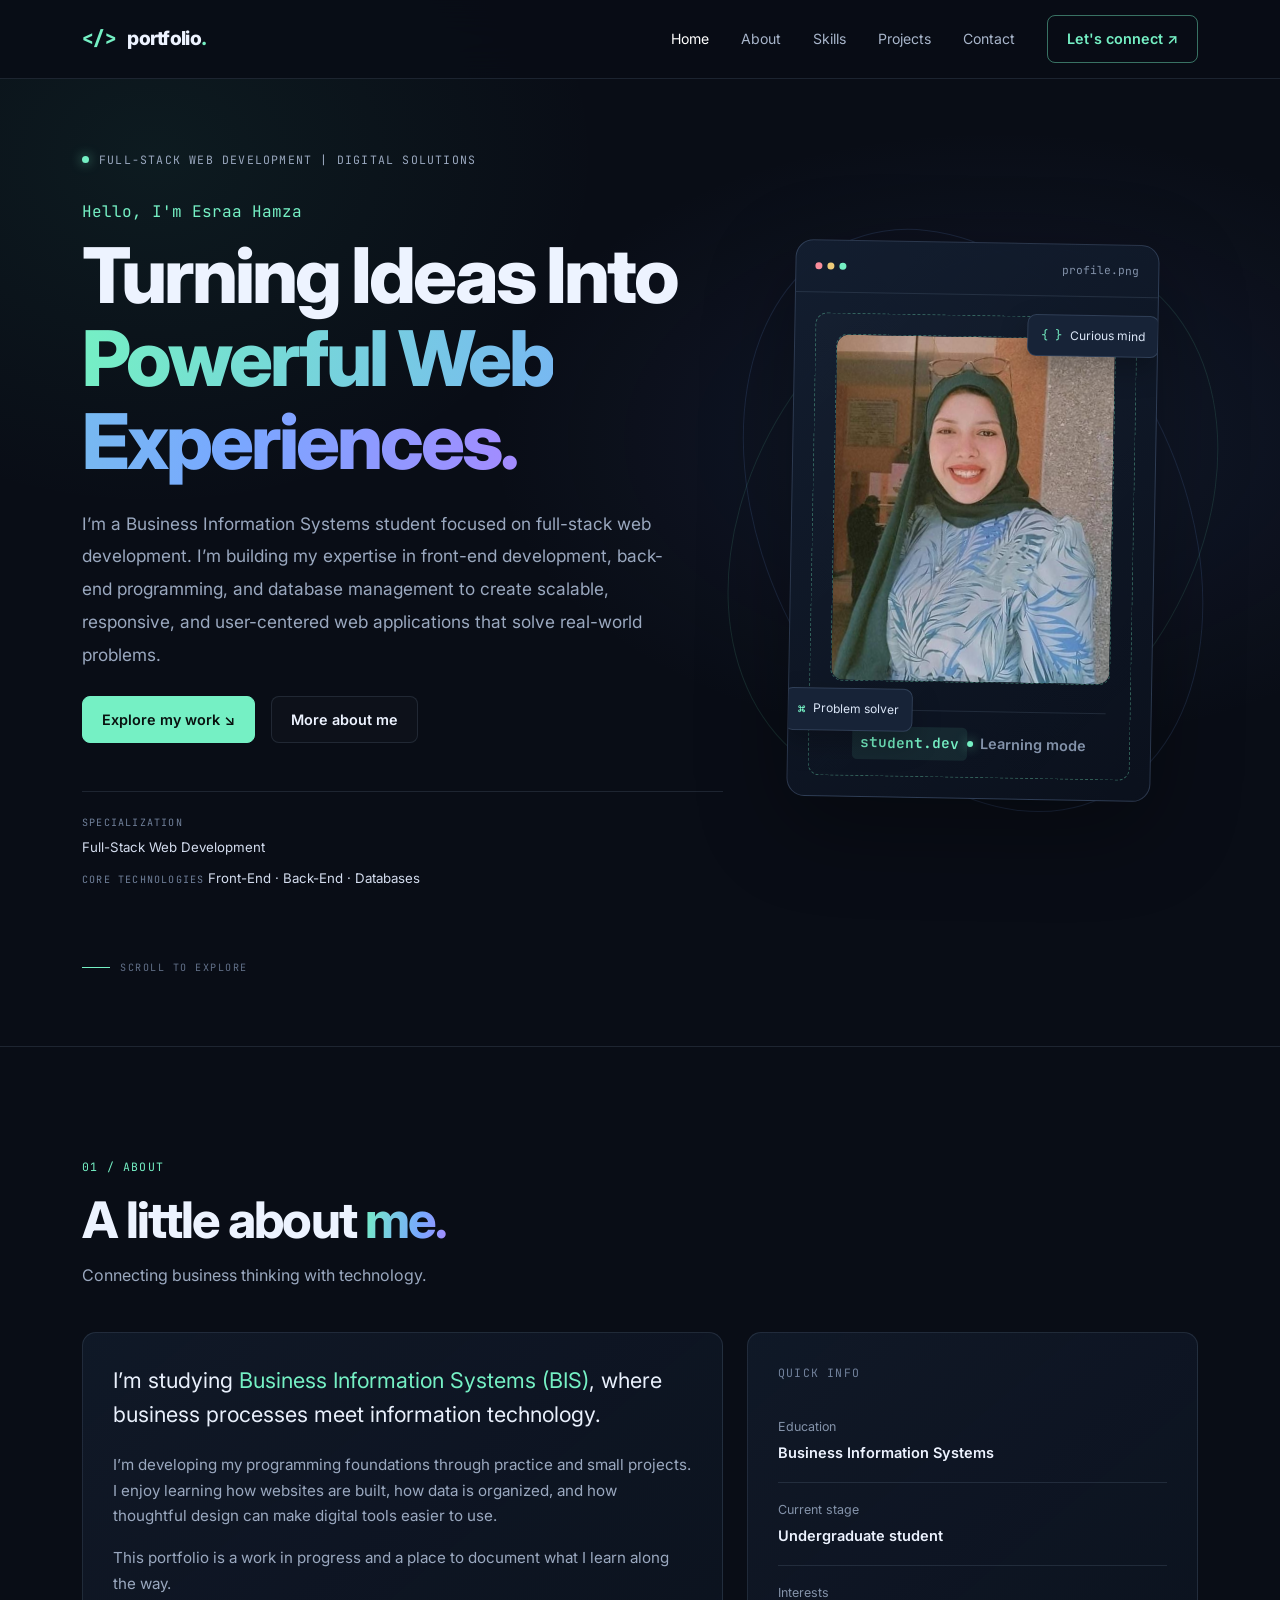
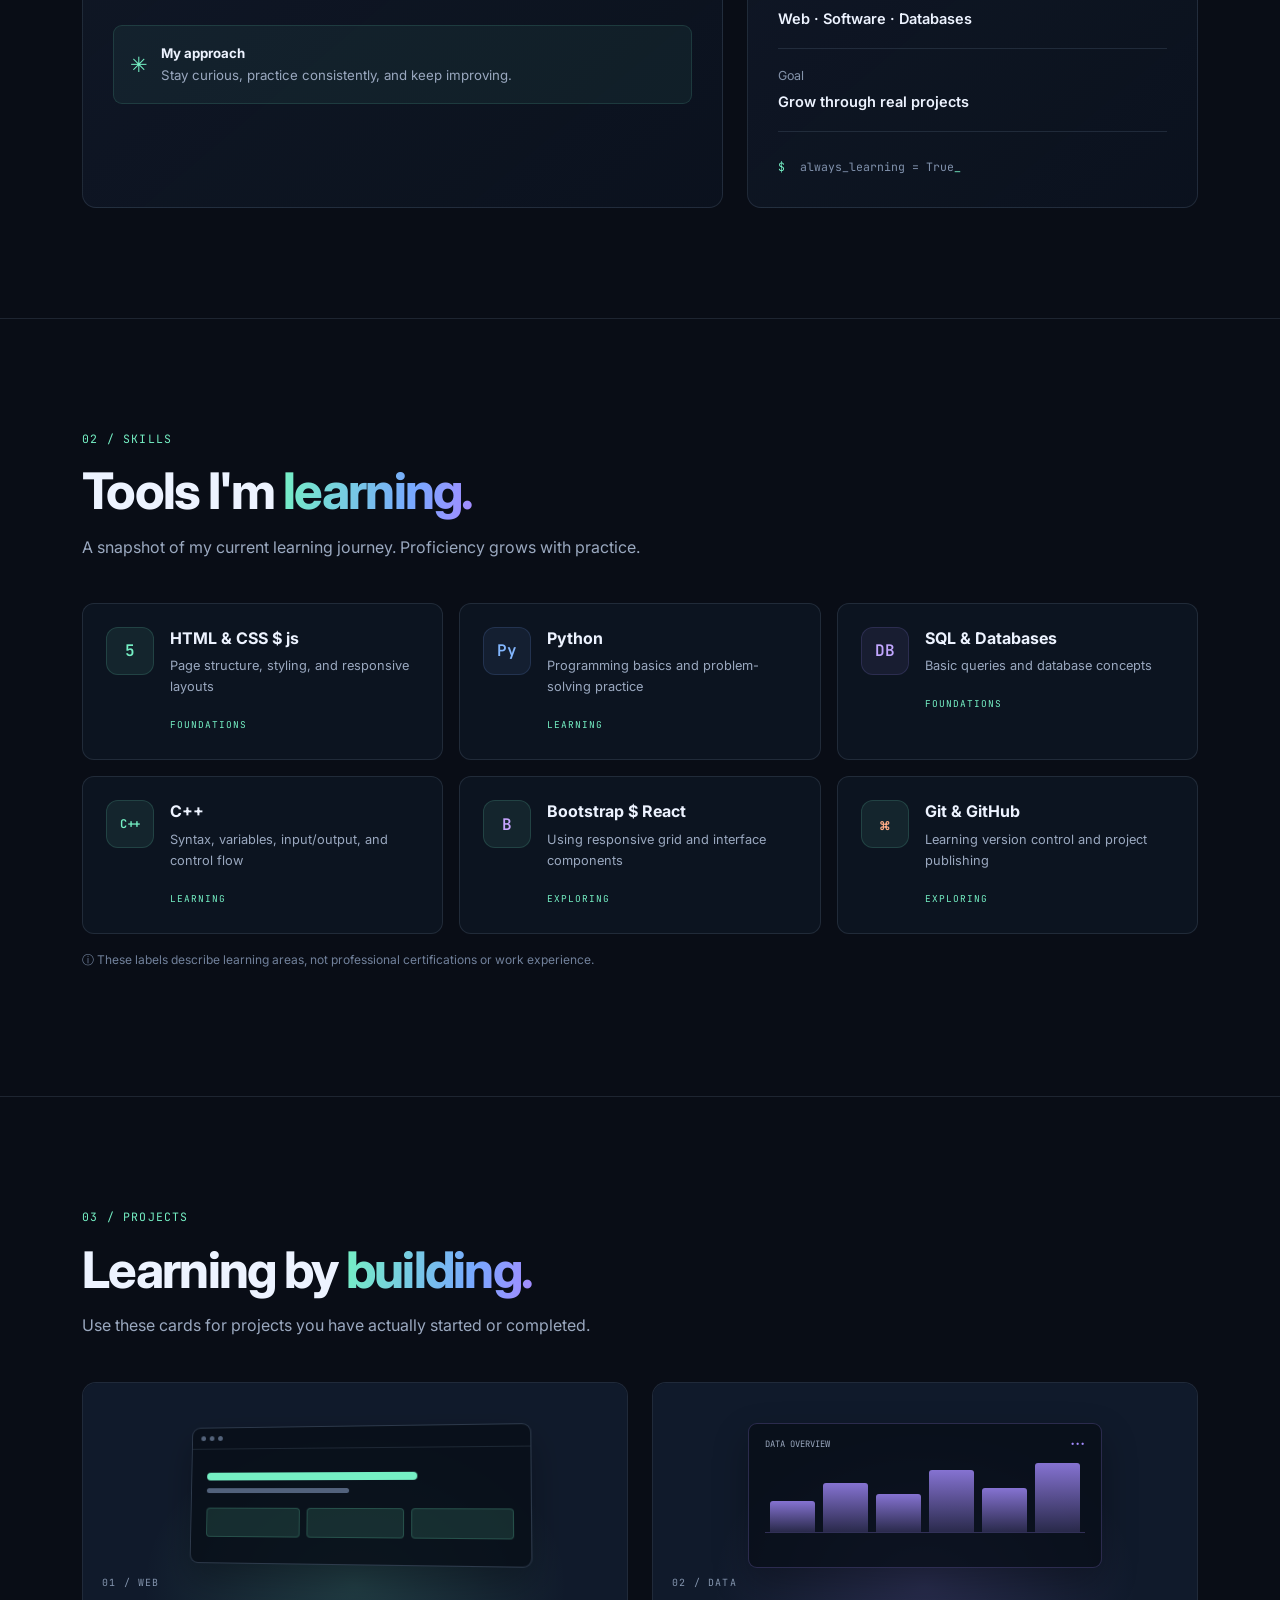
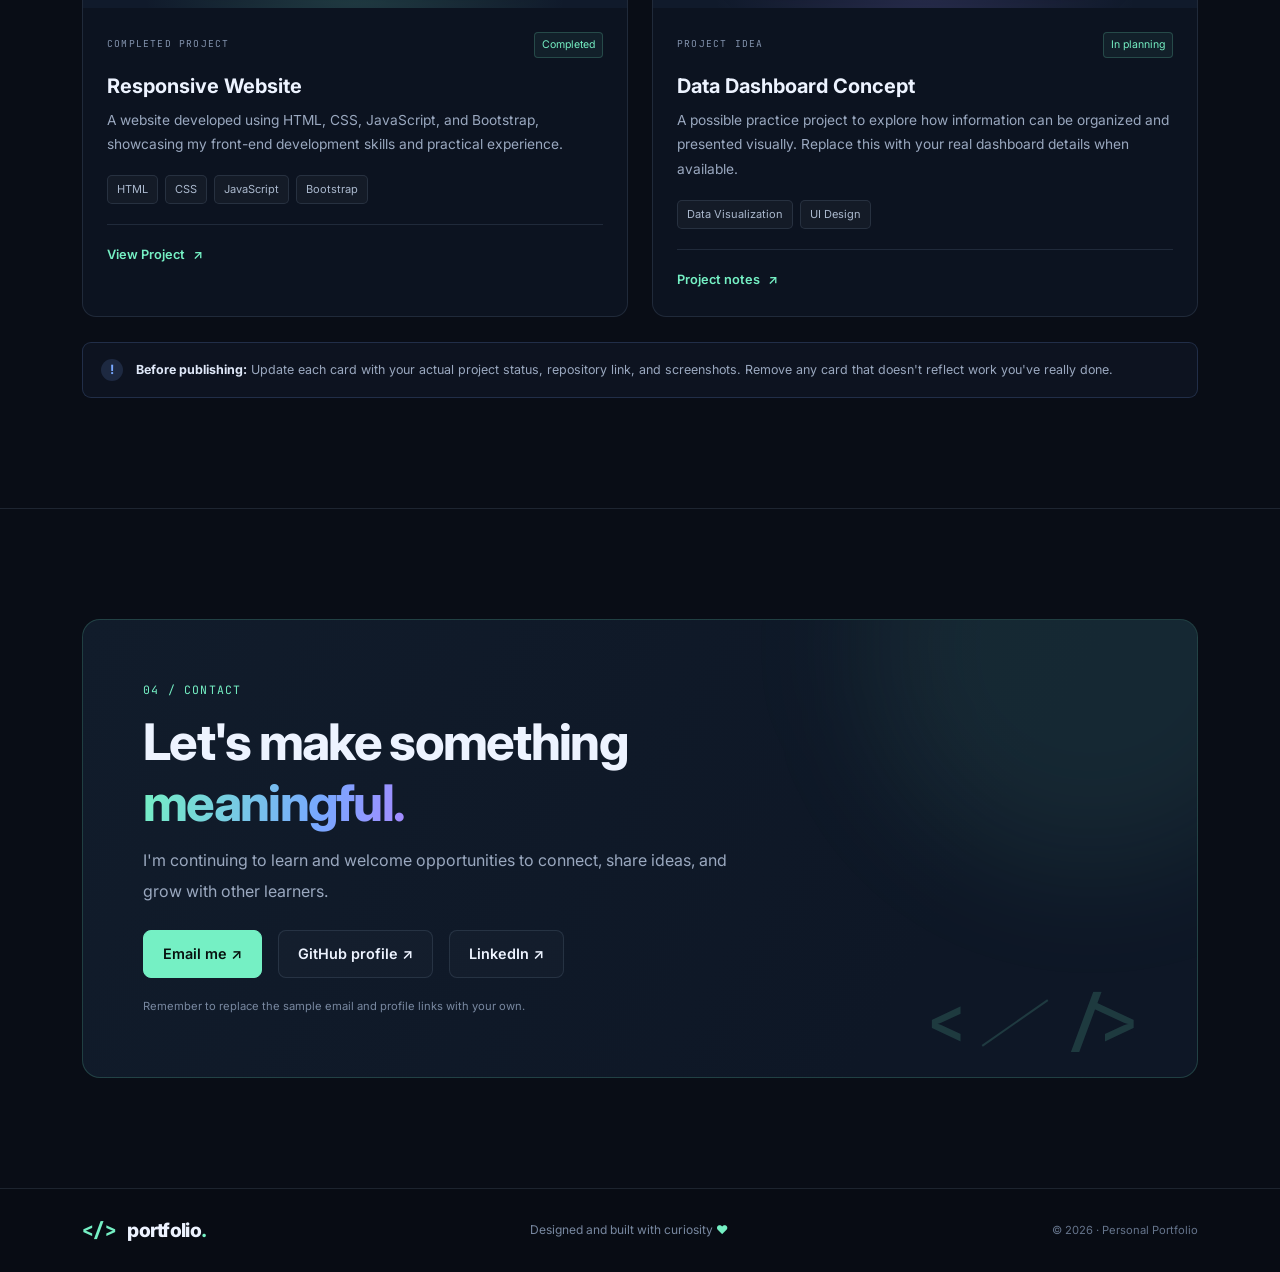
==== index.html @ d0149989 "Add files via upload" ====
<!DOCTYPE html>
<html lang="en">

<head>
  <meta charset="UTF-8">
  <meta name="viewport" content="width=device-width, initial-scale=1.0">
  <meta name="description"
    content="Personal portfolio of a Business Information Systems student learning software development.">
  <title>Portfolio | BIS Student & Aspiring Developer</title>
  <link rel="preconnect" href="https://fonts.googleapis.com">
  <link rel="preconnect" href="https://fonts.gstatic.com" crossorigin>
  <link
    href="https://fonts.googleapis.com/css2?family=Inter:wght@400;500;600;700;800&family=JetBrains+Mono:wght@400;500&display=swap"
    rel="stylesheet">
  <link href="https://cdn.jsdelivr.net/npm/bootstrap@5.3.3/dist/css/bootstrap.min.css" rel="stylesheet">
  <link rel="stylesheet" href="css/style.css">
</head>

<body>
  <nav class="navbar navbar-expand-lg navbar-dark fixed-top site-nav">
    <div class="container">
      <a class="navbar-brand brand" href="#home"><span class="brand-mark">&lt;/&gt;</span> portfolio<span
          class="brand-dot">.</span></a>
      <button class="navbar-toggler" type="button" data-bs-toggle="collapse" data-bs-target="#mainNav"
        aria-controls="mainNav" aria-expanded="false" aria-label="Toggle navigation">
        <span class="navbar-toggler-icon"></span>
      </button>
      <div class="collapse navbar-collapse" id="mainNav">
        <ul class="navbar-nav ms-auto align-items-lg-center gap-lg-3">
          <li class="nav-item"><a class="nav-link active" href="#home">Home</a></li>
          <li class="nav-item"><a class="nav-link" href="#about">About</a></li>
          <li class="nav-item"><a class="nav-link" href="#skills">Skills</a></li>
          <li class="nav-item"><a class="nav-link" href="#projects">Projects</a></li>
          <li class="nav-item"><a class="nav-link" href="#contact">Contact</a></li>
          <li class="nav-item"><a class="btn btn-outline-accent btn-sm ms-lg-2" href="#contact">Let's connect <span
                aria-hidden="true">↗</span></a></li>
        </ul>
      </div>
    </div>
  </nav>

  <main>
    <section class="hero section-pad" id="home">
      <div class="container">
        <div class="row align-items-center gy-5">
          <div class="col-lg-7">

            <div class="eyebrow">
              <span class="status-dot"></span>
              FULL-STACK WEB DEVELOPMENT | DIGITAL SOLUTIONS
            </div>

            <p class="hero-kicker">Hello, I'm Esraa Hamza</p>

            <h1 class="hero-title">
              Turning Ideas Into<br>
              <span class="gradient-text">Powerful Web Experiences.</span>
            </h1>

            <p class="hero-copy">
              I’m a Business Information Systems student focused on
              full-stack web development. I’m building my expertise in
              front-end development, back-end programming, and database
              management to create scalable, responsive, and user-centered
              web applications that solve real-world problems.
            </p>
            <div class="d-flex flex-wrap gap-3 mt-4">
              <a class="btn btn-accent" href="#projects">Explore my work <span aria-hidden="true">↘</span></a>

              <a class="btn btn-quiet" href="#about">More about me</a>
            </div>
            <div class="hero-meta mt-5">
               <div>
    <span class="meta-label">SPECIALIZATION</span>
    <span class="meta-value">Full-Stack Web Development</span>

      <div>
    <span class="meta-label">CORE TECHNOLOGIES</span>
    <span class="meta-value">Front-End · Back-End · Databases</span>
  </div>
  </div>
            </div>
          </div>
          <div class="col-lg-5">
            <div class="profile-wrap">
              <div class="orbit orbit-one"></div>
              <div class="orbit orbit-two"></div>
              <div class="profile-card">
                <div class="profile-top"><span class="window-dots"><i></i><i></i><i></i></span><span
                    class="mono">profile.png</span></div>
                <div class="photo-placeholder">

                  <div class="photo-placeholder">
                    <img src="./WhatsApp Image 2026-10-06 at 11.53.14 AM.jpeg" alt="Esraa Hamza" class="profile-photo">
                  </div>
                  <div class="profile-bottom"><span class="code-chip">student.dev</span><span class="online"><i></i>
                      Learning mode</span></div>
                </div>
                <div class="float-tag tag-code"><span>{ }</span> Curious mind</div>
                <div class="float-tag tag-db"><span>⌘</span> Problem solver</div>
              </div>
            </div>
          </div>
          <div class="scroll-hint"><span></span> SCROLL TO EXPLORE</div>
        </div>
    </section>

    <section class="section-pad section-border" id="about">
      <div class="container">
        <div class="section-heading"><span class="section-index">01 / ABOUT</span>
          <h2>A little about <span class="gradient-text">me.</span></h2>
          <p>Connecting business thinking with technology.</p>
        </div>
        <div class="row g-4 align-items-stretch">
          <div class="col-lg-7">
            <div class="panel about-panel h-100">
              <p class="large-copy">I’m studying <span class="text-accent">Business Information Systems (BIS)</span>,
                where business processes meet information technology.</p>
              <p>I’m developing my programming foundations through practice and small projects. I enjoy learning how
                websites are built, how data is organized, and how thoughtful design can make digital tools easier to
                use.</p>
              <p>This portfolio is a work in progress and a place to document what I learn along the way.</p>
              <div class="about-note"><span class="note-icon">✳</span><span><strong>My approach</strong><br>Stay
                  curious, practice consistently, and keep improving.</span></div>
            </div>
          </div>
          <div class="col-lg-5">
            <div class="panel info-panel h-100"><span class="panel-label">QUICK INFO</span>
              <div class="info-row"><span>Education</span><strong>Business Information Systems</strong></div>
              <div class="info-row"><span>Current stage</span><strong>Undergraduate student</strong></div>
              <div class="info-row"><span>Interests</span><strong>Web · Software · Databases</strong></div>
              <div class="info-row"><span>Goal</span><strong>Grow through real projects</strong></div>
              <div class="terminal-line"><span class="terminal-prompt">$</span> always_learning = True<span
                  class="cursor">_</span></div>
            </div>
          </div>
        </div>
      </div>
    </section>

    <section class="section-pad section-border" id="skills">
      <div class="container">
        <div class="section-heading"><span class="section-index">02 / SKILLS</span>
          <h2>Tools I'm <span class="gradient-text">learning.</span></h2>
          <p>A snapshot of my current learning journey. Proficiency grows with practice.</p>
        </div>
        <div class="row g-3">
          <div class="col-md-6 col-lg-4">
            <div class="skill-card">
              <div class="skill-icon html-icon">5</div>
              <div>
                <h3>HTML & CSS $ js</h3>
                  
                <p>Page structure, styling, and responsive layouts</p><span class="skill-level">FOUNDATIONS</span>
              </div>
            </div>
          </div>
          <div class="col-md-6 col-lg-4">
            <div class="skill-card">
              <div class="skill-icon py-icon">Py</div>
              <div>
                <h3>Python</h3>
                <p>Programming basics and problem-solving practice</p><span class="skill-level">LEARNING</span>
              </div>
            </div>
          </div>
          <div class="col-md-6 col-lg-4">
            <div class="skill-card">
              <div class="skill-icon sql-icon">DB</div>
              <div>
                <h3>SQL & Databases</h3>
                <p>Basic queries and database concepts</p><span class="skill-level">FOUNDATIONS</span>
              </div>
            </div>
          </div>
          <div class="col-md-6 col-lg-4">
            <div class="skill-card">
              <div class="skill-icon cpp-icon">C++</div>
              <div>
                <h3>C++</h3>
                <p>Syntax, variables, input/output, and control flow</p><span class="skill-level">LEARNING</span>
              </div>
            </div>
          </div>
          <div class="col-md-6 col-lg-4">
            <div class="skill-card">
              <div class="skill-icon boot-icon">B</div>
              <div>
                <h3>Bootstrap $ React</h3>
                <p>Using responsive grid and interface components</p><span class="skill-level">EXPLORING</span>
              </div>
            </div>
          </div>
          <div class="col-md-6 col-lg-4">
            <div class="skill-card">
              <div class="skill-icon git-icon">⌘</div>
              <div>
                <h3>Git & GitHub</h3>
                <p>Learning version control and project publishing</p><span class="skill-level">EXPLORING</span>
              </div>
            </div>
          </div>
        </div>
        <p class="small-note mt-3"><span aria-hidden="true">ⓘ</span> These labels describe learning areas, not
          professional certifications or work experience.</p>
      </div>
    </section>

    <section class="section-pad section-border" id="projects">
      <div class="container">
        <div class="section-heading"><span class="section-index">03 / PROJECTS</span>
          <h2>Learning by <span class="gradient-text">building.</span></h2>
          <p>Use these cards for projects you have actually started or completed.</p>
        </div>
        <div class="row g-4">

<div class="col-md-6">
  <article class="project-card h-100">

    <div class="project-visual visual-one">
      <div class="mini-browser">
        <div class="mini-bar">
          <i></i>
          <i></i>
          <i></i>
        </div>

        <div class="mini-content">
          <span class="mini-line wide"></span>
          <span class="mini-line"></span>

          <div class="mini-blocks">
            <i></i>
            <i></i>
            <i></i>
          </div>
        </div>
      </div>

      <span class="visual-label">01 / WEB</span>
    </div>

    <div class="project-body">

      <div class="project-topline">
        <span class="project-type">COMPLETED PROJECT</span>
        <span class="project-status">Completed</span>
      </div>

      <h3>Responsive Website</h3>

      <p>
        A website developed using HTML, CSS, JavaScript, and Bootstrap,
        showcasing my front-end development skills and practical experience.
      </p>

      <div class="tag-list">
        <span>HTML</span>
        <span>CSS</span>
        <span>JavaScript</span>
        <span>Bootstrap</span>
      </div>

      <div class="project-links">
        <a href="./pro bootsrap/index.html"
           target="_blank"
           rel="noopener noreferrer">
          View Project <span>↗</span>
        </a>
      </div>

    </div>
  </article>
</div>
          <div class="col-md-6">
            <article class="project-card h-100">
              <div class="project-visual visual-two">
                <div class="data-window">
                  <div class="data-title"><span>DATA OVERVIEW</span><b>•••</b></div>
                  <div class="chart-bars"><i style="height:42%"></i><i style="height:68%"></i><i
                      style="height:52%"></i><i style="height:86%"></i><i style="height:61%"></i><i
                      style="height:95%"></i></div>
                  <div class="chart-baseline"></div>
                </div><span class="visual-label">02 / DATA</span>
              </div>
              <div class="project-body">
                <div class="project-topline"><span class="project-type">PROJECT IDEA</span><span
                    class="project-status">In planning</span></div>
                <h3>Data Dashboard Concept</h3>
                <p>A possible practice project to explore how information can be organized and presented visually.
                  Replace this with your real dashboard details when available.</p>
                <div class="tag-list"><span>Data Visualization</span><span>UI Design</span></div>
                <div class="project-links"><a href="#contact">Project notes <span>↗</span></a></div>
              </div>
            </article>
          </div>
        </div>
        <div class="projects-reminder"><span class="reminder-mark">!</span>
          <p><strong>Before publishing:</strong> Update each card with your actual project status, repository link, and
            screenshots. Remove any card that doesn't reflect work you've really done.</p>
        </div>
      </div>
    </section>

    <section class="section-pad section-border" id="contact">
      <div class="container">
        <div class="contact-panel">
          <div class="contact-glow"></div>
          <div class="contact-content"><span class="section-index">04 / CONTACT</span>
            <h2>Let's make something <span class="gradient-text">meaningful.</span></h2>
            <p>I'm continuing to learn and welcome opportunities to connect, share ideas, and grow with other learners.
            </p>
            <div class="d-flex flex-wrap gap-3 mt-4"><a class="btn btn-accent"
                href="esraa.hamza.mis27@gmail.com">Email me <span aria-hidden="true">↗</span></a><a
                class="btn btn-quiet" href="https://github.com/EsraaHamza2004" target="_blank" rel="noopener noreferrer">GitHub
                profile <span aria-hidden="true">↗</span></a><a class="btn btn-quiet" href="https://www.linkedin.com/in/esraa-hamza-"
                target="_blank" rel="noopener noreferrer">LinkedIn <span aria-hidden="true">↗</span></a>  </div>
            <p class="contact-edit-note">Remember to replace the sample email and profile links with your own.</p>
          </div>
          <div class="contact-decoration" aria-hidden="true"><span>&lt;</span><i></i><span>/&gt;</span></div>
        </div>
      </div>
    </section>
  </main>

  <footer class="site-footer">
    <div class="container d-flex flex-column flex-md-row justify-content-between align-items-center gap-2"><a
        class="navbar-brand brand" href="#home"><span class="brand-mark">&lt;/&gt;</span> portfolio<span
          class="brand-dot">.</span></a>
      <p>Designed and built with curiosity <span class="text-accent">♥</span></p><span class="footer-copy">© <span
          id="year"></span> · Personal Portfolio</span>
    </div>
  </footer>
  <script src="https://cdn.jsdelivr.net/npm/bootstrap@5.3.3/dist/js/bootstrap.bundle.min.js"></script>
  <script src="js/main.js"></script>
</body>

</html>
---- css/style.css ----
:root {
  --bg: #090d16;
  --bg-soft: #0e1421;
  --panel: #111a29;
  --panel-2: #0c1320;
  --line: rgba(159, 180, 210, .14);
  --text: #edf3ff;
  --muted: #9aa8bf;
  --accent: #75f0c4;
  --accent-2: #78a8ff;
  --purple: #a48bff;
}
* { box-sizing: border-box; }
html { scroll-behavior: smooth; scroll-padding-top: 90px; }
body { margin: 0; background: var(--bg); color: var(--text); font-family: 'Inter', sans-serif; line-height: 1.7; overflow-x: hidden; }
a { text-decoration: none; }
::selection { background: var(--accent); color: #08110f; }
.site-nav { background: rgba(9,13,22,.88); backdrop-filter: blur(18px); border-bottom: 1px solid var(--line); }
.navbar { padding: 15px 0; }
.brand { font-weight: 800; letter-spacing: -.7px; color: var(--text); font-size: 1.2rem; }
.brand:hover { color: var(--text); }
.brand-mark { color: var(--accent); font-family: 'JetBrains Mono', monospace; margin-right: 8px; }
.brand-dot { color: var(--accent); }
.nav-link { color: #a8b5ca; font-size: .88rem; transition: color .2s; }
.nav-link:hover, .nav-link.active { color: var(--accent); }
.navbar-toggler { border-color: var(--line); }
.navbar-toggler:focus { box-shadow: 0 0 0 .15rem rgba(117,240,196,.2); }
.btn { border-radius: 8px; padding: 12px 19px; font-weight: 600; font-size: .9rem; transition: transform .2s, background .2s, border-color .2s; }
.btn:hover { transform: translateY(-2px); }
.btn-accent { background: var(--accent); color: #08110f; border: 1px solid var(--accent); }
.btn-accent:hover { background: #9af8d8; color: #08110f; border-color: #9af8d8; }
.btn-outline-accent { color: var(--accent); border: 1px solid rgba(117,240,196,.45); }
.btn-outline-accent:hover { color: var(--bg); background: var(--accent); border-color: var(--accent); }
.btn-quiet { color: var(--text); border: 1px solid var(--line); background: rgba(255,255,255,.02); }
.btn-quiet:hover { color: var(--accent); border-color: rgba(117,240,196,.5); background: rgba(117,240,196,.04); }
.section-pad { padding: 110px 0; }
.hero { min-height: 100vh; padding-top: 150px; padding-bottom: 70px; position: relative; background: radial-gradient(ellipse at 78% 42%, rgba(74,100,174,.14), transparent 36%), radial-gradient(ellipse at 12% 15%, rgba(60,190,151,.08), transparent 28%); }
.eyebrow, .section-index, .meta-label, .panel-label, .project-type, .skill-level, .visual-label { font-family: 'JetBrains Mono', monospace; font-size: .72rem; letter-spacing: 1.2px; }
.eyebrow { color: var(--muted); display: flex; align-items: center; gap: 10px; margin-bottom: 28px; }
.status-dot, .online i { width: 7px; height: 7px; background: var(--accent); border-radius: 50%; display: inline-block; box-shadow: 0 0 12px rgba(117,240,196,.7); }
.hero-kicker { color: var(--accent); font-family: 'JetBrains Mono', monospace; margin-bottom: 10px; }
.hero-title { font-size: clamp(2.8rem, 6vw, 5.4rem); font-weight: 800; line-height: 1.08; letter-spacing: -3px; margin: 0; }
.gradient-text { background: linear-gradient(100deg, var(--accent), var(--accent-2) 68%, var(--purple)); -webkit-background-clip: text; background-clip: text; color: transparent; }
.hero-copy { color: var(--muted); max-width: 590px; font-size: 1.08rem; margin-top: 24px; line-height: 1.9; }
.hero-meta { display: flex; flex-wrap: wrap; gap: 30px; border-top: 1px solid var(--line); padding-top: 22px; }
.hero-meta > div { display: flex; flex-direction: column; gap: 5px; }
.meta-label { color: #71819b; font-size: .63rem; }
.meta-value { color: #d4ddef; font-size: .83rem; }
.profile-wrap { position: relative; max-width: 420px; margin: 0 auto; padding: 28px; }
.profile-card { position: relative; z-index: 2; border: 1px solid rgba(143,174,219,.23); border-radius: 18px; overflow: hidden; background: linear-gradient(145deg, rgba(19,30,48,.98), rgba(11,17,29,.98)); box-shadow: 0 28px 90px rgba(0,0,0,.32); transform: rotate(1deg); }
.profile-top, .profile-bottom { display: flex; justify-content: space-between; align-items: center; padding: 16px 19px; color: #8392aa; font-size: .7rem; }
.profile-top { border-bottom: 1px solid var(--line); }
.window-dots { display: flex; gap: 5px; }
.window-dots i, .mini-bar i { width: 7px; height: 7px; background: #53627a; border-radius: 50%; }
.window-dots i:first-child { background: #fa8d9c; }.window-dots i:nth-child(2) { background: #eecb79; }.window-dots i:nth-child(3) { background: var(--accent); }
.mono { font-family: 'JetBrains Mono', monospace; }
.photo-placeholder { min-height: 315px; margin: 20px; border: 1px dashed rgba(117,240,196,.35); border-radius: 12px; display: flex; flex-direction: column; justify-content: center; align-items: center; gap: 8px; background: radial-gradient(circle at 50% 38%, rgba(117,240,196,.09), transparent 45%), linear-gradient(135deg, rgba(255,255,255,.015), transparent); color: #b6c4d8; text-align: center; }
.photo-icon { width: 70px; height: 70px; display: grid; place-items: center; border-radius: 22px; background: rgba(117,240,196,.08); border: 1px solid rgba(117,240,196,.2); margin-bottom: 10px; }
.photo-icon svg { width: 32px; fill: none; stroke: var(--accent); stroke-width: 1.3; stroke-linecap: round; stroke-linejoin: round; }
.photo-placeholder span { font-weight: 600; font-size: .9rem; }.photo-placeholder small { max-width: 210px; color: #75859f; font-size: .72rem; }
.profile-bottom { border-top: 1px solid var(--line); }
.code-chip { background: rgba(117,240,196,.09); color: var(--accent); padding: 4px 8px; border-radius: 5px; font-family: 'JetBrains Mono', monospace; }
.online { display: flex; gap: 7px; align-items: center; }.online i { width: 6px; height: 6px; }
.orbit { position: absolute; border: 1px solid rgba(120,168,255,.14); border-radius: 50%; transform: rotate(-25deg); }
.orbit-one { inset: 0; }.orbit-two { inset: 13px -10px; border-color: rgba(117,240,196,.12); transform: rotate(34deg); }
.float-tag { position: absolute; z-index: 3; background: #172337; border: 1px solid rgba(151,180,219,.2); border-radius: 9px; padding: 10px 13px; font-size: .75rem; color: #dbe6f7; box-shadow: 0 12px 28px rgba(0,0,0,.25); }
.float-tag span { color: var(--accent); font-family: 'JetBrains Mono', monospace; margin-right: 5px; }
.tag-code { top: 70px; right: -2px; }.tag-db { bottom: 65px; left: -5px; }
.scroll-hint { display: flex; align-items: center; gap: 10px; margin-top: 68px; color: #63718a; font-family: 'JetBrains Mono', monospace; font-size: .63rem; letter-spacing: 1.5px; }
.scroll-hint span { width: 28px; height: 1px; background: var(--accent); }
.section-border { border-top: 1px solid var(--line); }
.section-heading { margin-bottom: 42px; }
.section-index { color: var(--accent); display: block; margin-bottom: 13px; }
.section-heading h2, .contact-content h2 { font-size: clamp(2rem, 4vw, 3.15rem); font-weight: 750; letter-spacing: -1.7px; margin-bottom: 12px; }
.section-heading > p, .contact-content > p { color: var(--muted); margin-bottom: 0; }
.panel { border: 1px solid var(--line); background: linear-gradient(140deg, rgba(17,26,41,.9), rgba(12,19,32,.8)); border-radius: 14px; padding: 30px; }
.about-panel p { color: var(--muted); font-size: .95rem; }
.about-panel .large-copy { color: #e9f0fc; font-size: 1.35rem; line-height: 1.6; margin-bottom: 20px; }
.text-accent { color: var(--accent); }
.about-note { display: flex; align-items: center; gap: 13px; margin-top: 28px; padding: 16px; border-radius: 9px; background: rgba(117,240,196,.055); border: 1px solid rgba(117,240,196,.13); font-size: .83rem; color: var(--muted); }
.about-note strong { color: var(--text); }.note-icon { color: var(--accent); font-size: 1.3rem; }
.panel-label { color: #71819b; display: block; margin-bottom: 18px; }
.info-row { padding: 16px 0; border-bottom: 1px solid var(--line); display: flex; flex-direction: column; gap: 4px; }
.info-row span { color: #8493aa; font-size: .78rem; }.info-row strong { font-size: .91rem; font-weight: 600; }
.terminal-line { margin-top: 25px; color: #8192ad; font-family: 'JetBrains Mono', monospace; font-size: .72rem; overflow-wrap: anywhere; }.terminal-prompt { color: var(--accent); margin-right: 8px; }.cursor { color: var(--accent); animation: blink 1s steps(2, start) infinite; }
@keyframes blink { to { visibility: hidden; } }
.skill-card { height: 100%; padding: 23px; border: 1px solid var(--line); border-radius: 12px; background: rgba(16,24,38,.68); display: flex; align-items: flex-start; gap: 16px; transition: transform .25s, border-color .25s, background .25s; }
.skill-card:hover { transform: translateY(-4px); border-color: rgba(117,240,196,.35); background: rgba(20,32,48,.9); }
.skill-icon { width: 48px; height: 48px; flex: 0 0 48px; display: grid; place-items: center; border-radius: 12px; background: rgba(117,240,196,.08); border: 1px solid rgba(117,240,196,.15); color: var(--accent); font-family: 'JetBrains Mono', monospace; font-weight: 600; }
.py-icon { color: #83b7ff; background: rgba(120,168,255,.08); border-color: rgba(120,168,255,.15); }.sql-icon { color: #c2a7ff; background: rgba(164,139,255,.08); border-color: rgba(164,139,255,.15); }.cpp-icon { font-size: .75rem; }.boot-icon { color: #c7a5ff; }.git-icon { color: #ffad87; }
.skill-card h3 { font-size: 1rem; font-weight: 700; margin: 2px 0 7px; }.skill-card p { color: var(--muted); font-size: .8rem; line-height: 1.65; margin: 0 0 12px; }.skill-level { color: var(--accent); font-size: .59rem; letter-spacing: 1px; }
.small-note { color: #71819b; font-size: .75rem; }
.project-card { overflow: hidden; background: var(--panel-2); border: 1px solid var(--line); border-radius: 14px; transition: transform .25s, border-color .25s; }.project-card:hover { transform: translateY(-4px); border-color: rgba(120,168,255,.32); }
.project-visual { min-height: 225px; position: relative; overflow: hidden; display: grid; place-items: center; background: radial-gradient(ellipse at 50% 90%, rgba(117,240,196,.16), transparent 55%), #101a2b; }
.visual-two { background: radial-gradient(ellipse at 50% 90%, rgba(164,139,255,.16), transparent 55%), #101a2b; }
.visual-label { position: absolute; bottom: 16px; left: 19px; color: #8495ae; font-size: .62rem; }
.mini-browser { width: 63%; height: 140px; border-radius: 9px; border: 1px solid rgba(151,180,219,.25); background: rgba(8,14,24,.86); overflow: hidden; transform: perspective(600px) rotateY(-7deg) rotateX(3deg); box-shadow: 0 15px 35px rgba(0,0,0,.28); }
.mini-bar { height: 22px; display: flex; align-items: center; gap: 4px; padding: 0 9px; border-bottom: 1px solid var(--line); }.mini-bar i { width: 5px; height: 5px; }
.mini-content { padding: 16px; }.mini-line { display: block; width: 48%; height: 5px; border-radius: 5px; background: #52627c; margin-top: 8px; }.mini-line.wide { width: 70%; height: 8px; background: var(--accent); }
.mini-blocks { display: flex; gap: 7px; margin-top: 15px; }.mini-blocks i { height: 30px; flex: 1; border-radius: 4px; background: rgba(117,240,196,.12); border: 1px solid rgba(117,240,196,.18); }
.data-window { width: 65%; height: 145px; border: 1px solid rgba(164,139,255,.22); border-radius: 9px; background: rgba(8,14,24,.8); padding: 13px 16px; box-shadow: 0 15px 35px rgba(0,0,0,.28); }
.data-title { display: flex; justify-content: space-between; font-family: 'JetBrains Mono', monospace; color: #9aa8bf; font-size: .55rem; }.data-title b { color: var(--purple); }
.chart-bars { height: 80px; display: flex; gap: 8px; align-items: end; padding: 8px 5px 0; }.chart-bars i { flex: 1; border-radius: 3px 3px 0 0; background: linear-gradient(0deg, rgba(164,139,255,.25), var(--purple)); opacity: .8; }.chart-baseline { height: 1px; background: rgba(164,139,255,.25); }
.project-body { padding: 24px; }.project-topline { display: flex; justify-content: space-between; align-items: center; gap: 8px; }.project-type { color: #8292ac; font-size: .6rem; }.project-status { color: var(--accent); font-size: .66rem; border: 1px solid rgba(117,240,196,.2); background: rgba(117,240,196,.06); padding: 3px 7px; border-radius: 4px; }
.project-body h3 { font-size: 1.25rem; font-weight: 700; margin: 16px 0 10px; }.project-body p { color: var(--muted); font-size: .86rem; line-height: 1.8; }
.tag-list { display: flex; flex-wrap: wrap; gap: 7px; margin-top: 18px; }.tag-list span { color: #aab8cd; background: rgba(255,255,255,.035); border: 1px solid var(--line); padding: 4px 9px; border-radius: 5px; font-size: .69rem; }
.project-links { border-top: 1px solid var(--line); margin-top: 20px; padding-top: 15px; }.project-links a { color: var(--accent); font-size: .8rem; font-weight: 600; }.project-links a span { margin-left: 5px; }
.projects-reminder { margin-top: 25px; padding: 16px 18px; display: flex; align-items: flex-start; gap: 13px; border: 1px solid rgba(120,168,255,.18); border-radius: 9px; background: rgba(120,168,255,.045); }.reminder-mark { display: grid; place-items: center; min-width: 22px; height: 22px; border-radius: 50%; background: rgba(120,168,255,.15); color: var(--accent-2); font-weight: 700; font-size: .8rem; }.projects-reminder p { color: var(--muted); font-size: .78rem; margin: 0; }.projects-reminder strong { color: #dfe8f8; }
.contact-panel { position: relative; overflow: hidden; border: 1px solid rgba(117,240,196,.18); border-radius: 18px; padding: clamp(28px, 5vw, 60px); background: linear-gradient(120deg, #111c2b, #0e1726 75%); }
.contact-content { position: relative; z-index: 2; max-width: 700px; }.contact-content > p { max-width: 600px; line-height: 1.9; }.contact-glow { position: absolute; width: 450px; height: 450px; right: -120px; top: -200px; border-radius: 50%; background: rgba(117,240,196,.08); filter: blur(60px); }
.contact-decoration { position: absolute; right: 5%; bottom: 0; display: flex; align-items: center; gap: 10px; color: rgba(117,240,196,.16); font-family: 'JetBrains Mono', monospace; font-size: 4rem; font-weight: 700; }.contact-decoration i { width: 80px; height: 2px; background: rgba(117,240,196,.16); transform: rotate(-35deg); }
.contact-edit-note { font-size: .7rem; margin-top: 18px; color: #7888a0 !important; }
.site-footer { padding: 25px 0; border-top: 1px solid var(--line); background: #080c14; }.site-footer p { color: #7888a0; font-size: .75rem; margin: 0; }.footer-copy { color: #65748b; font-size: .7rem; }
@media (max-width: 991.98px) { .navbar-collapse { padding: 15px 0 5px; }.navbar-nav { align-items: flex-start !important; }.hero { min-height: auto; padding-top: 130px; }.profile-wrap { margin-top: 10px; }.section-pad { padding: 85px 0; }.scroll-hint { margin-top: 50px; } }
@media (max-width: 575.98px) { .section-pad { padding: 72px 0; }.hero { padding-top: 115px; }.hero-title { letter-spacing: -1.7px; font-size: clamp(2.6rem, 12vw, 3.6rem); }.hero-copy { font-size: .98rem; }.hero-meta { gap: 18px; }.profile-wrap { padding: 20px 12px; }.photo-placeholder { min-height: 250px; }.tag-code { right: -2px; top: 45px; }.tag-db { left: -2px; bottom: 45px; }.float-tag { font-size: .66rem; padding: 8px 10px; }.panel { padding: 23px; }.skill-card { padding: 18px; }.project-visual { min-height: 190px; }.project-body { padding: 20px; }.contact-decoration { opacity: .35; right: -10px; font-size: 2.5rem; }.contact-decoration i { width: 35px; }.site-footer .brand { font-size: 1rem; } }
@media (prefers-reduced-motion: reduce) { html { scroll-behavior: auto; } *, *::before, *::after { animation-duration: .01ms !important; animation-iteration-count: 1 !important; transition-duration: .01ms !important; } }

.profile-photo {
  width: 100%;
  height: 100%;
  object-fit: cover;
  display: block;
  border-radius: inherit;
}

.photo-placeholder {
  overflow: hidden;
}
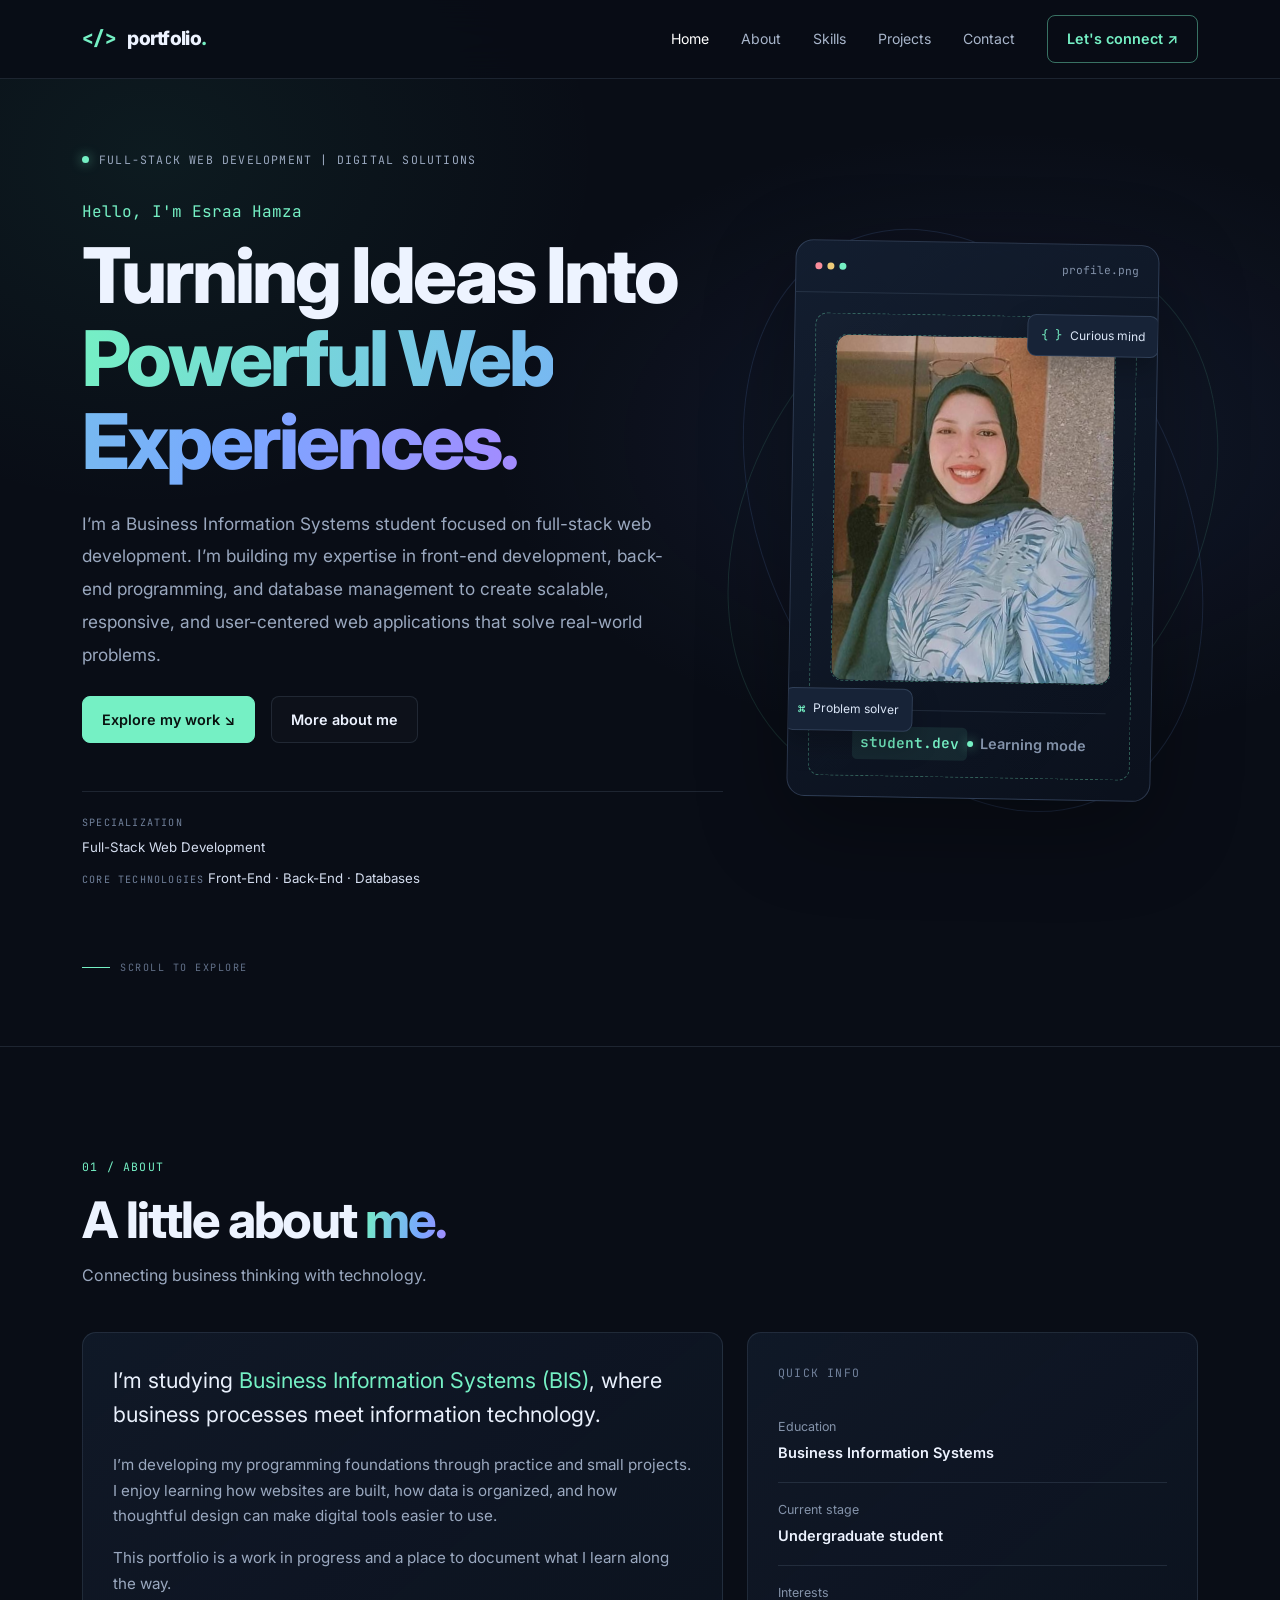
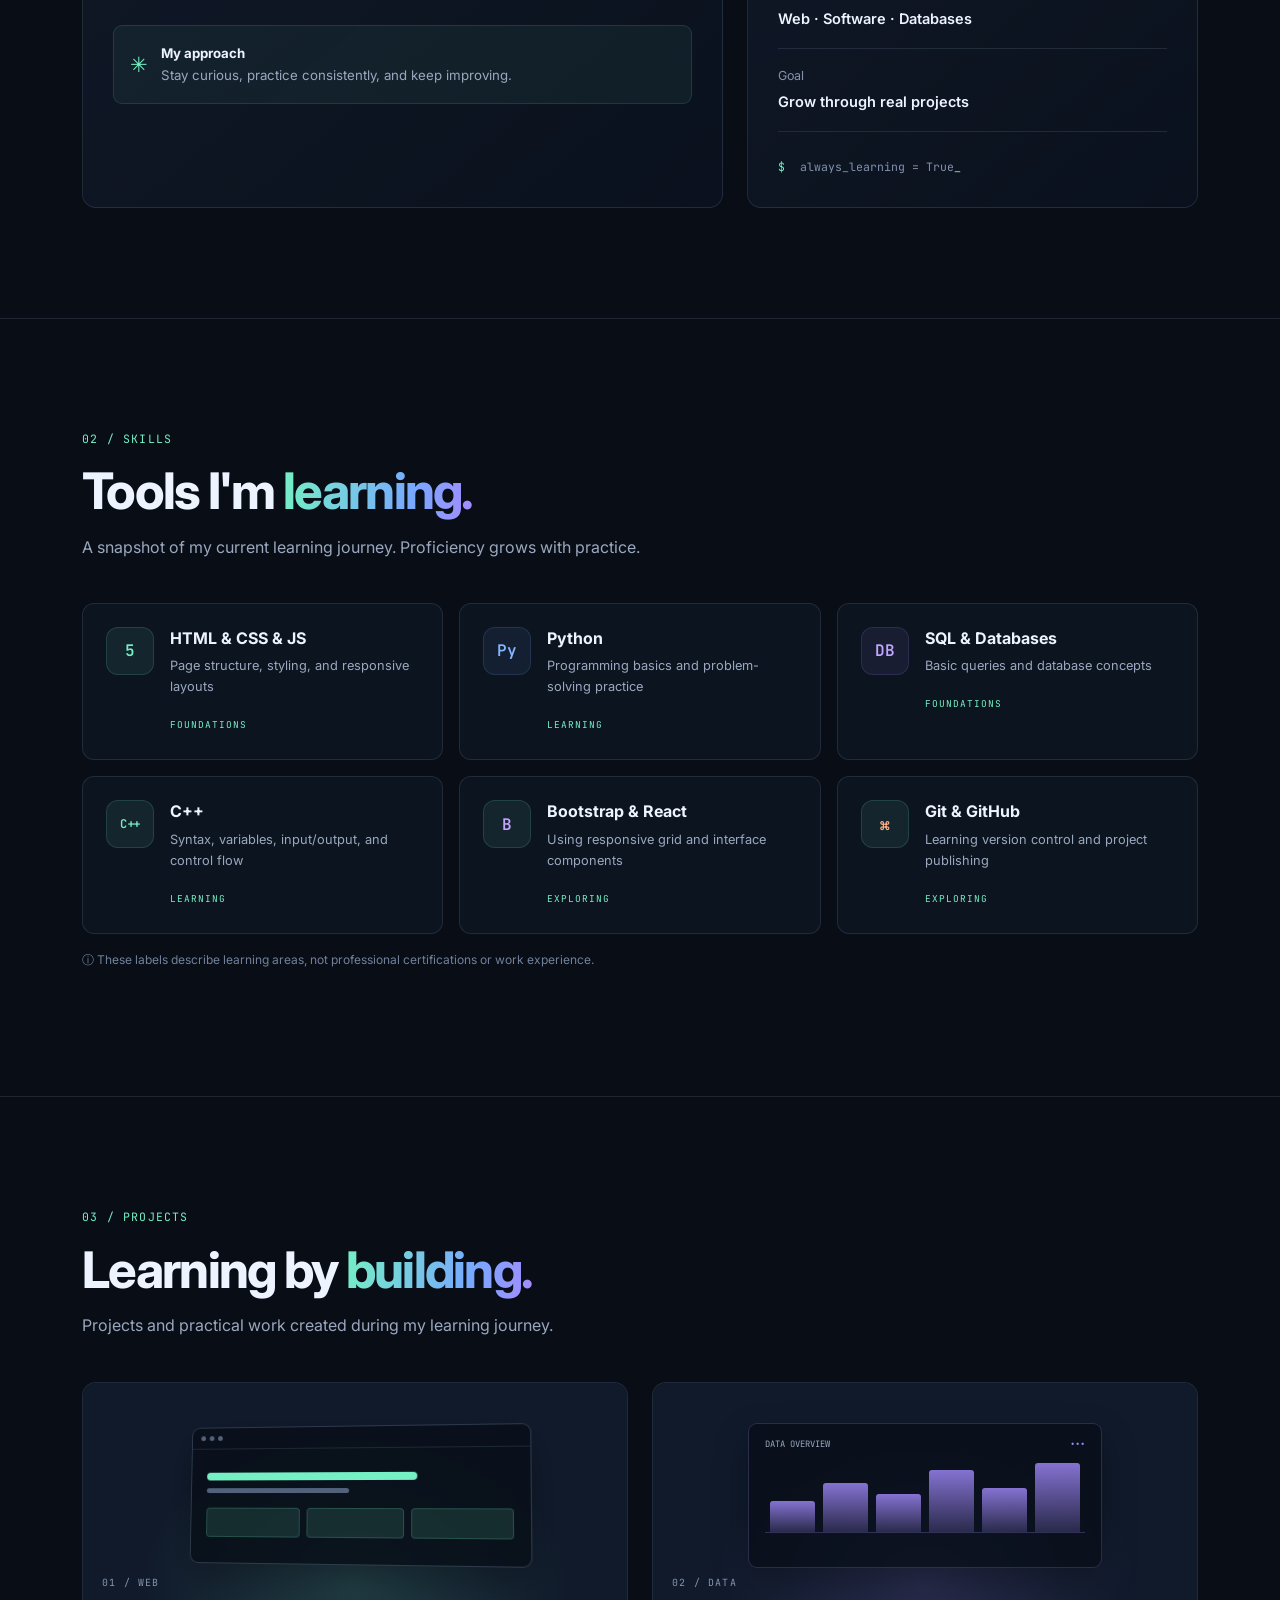
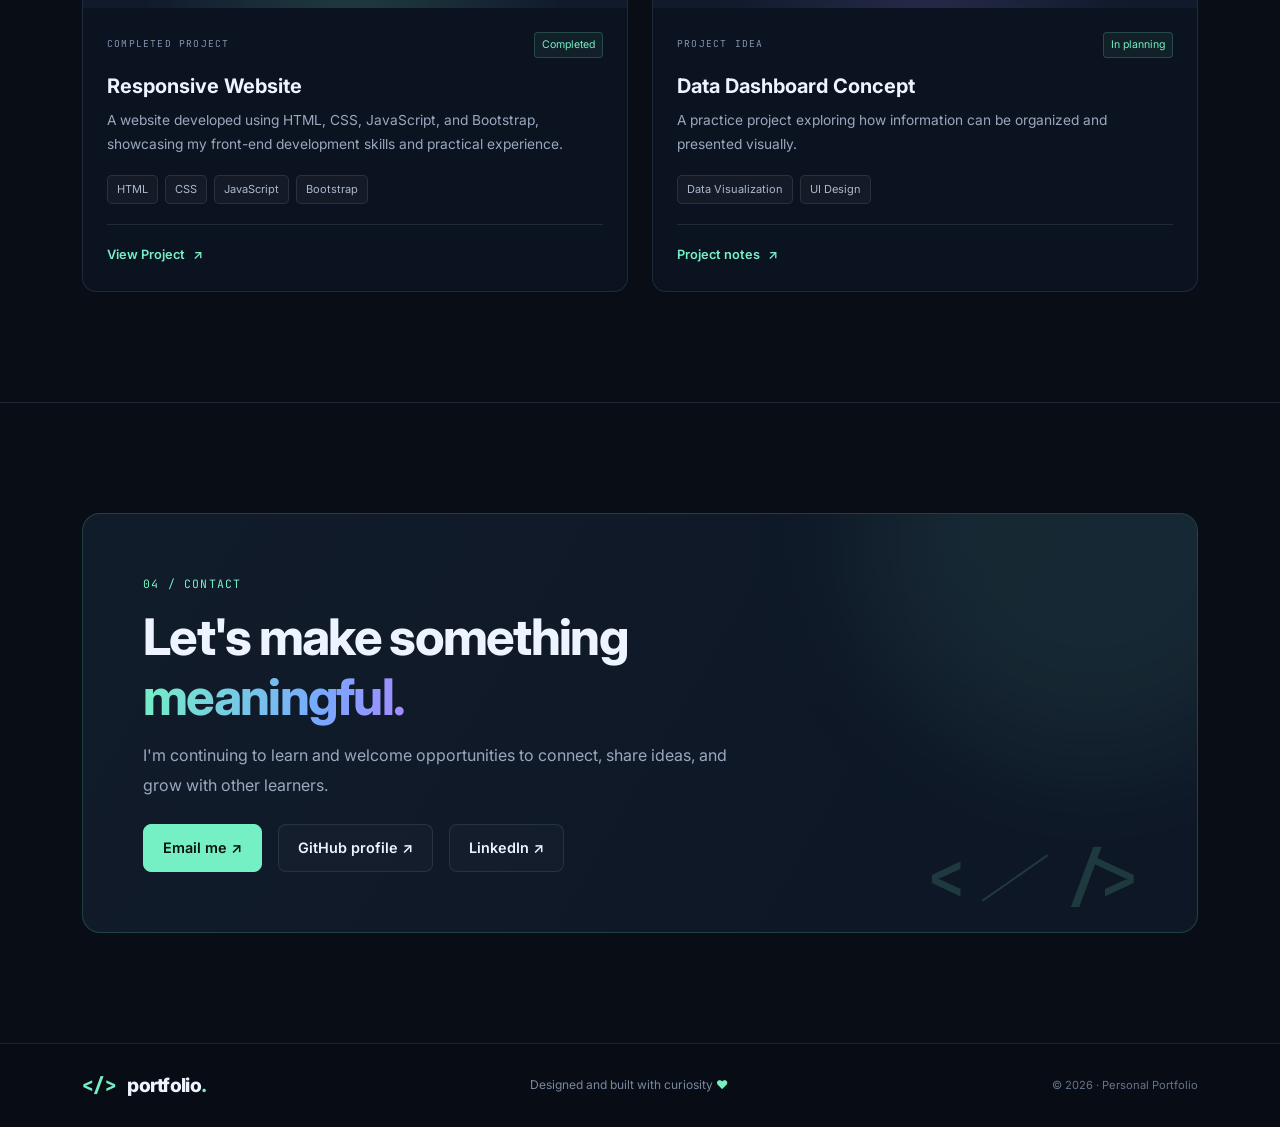
==== commit af5f37bf: "Refactor HTML structure and update content" ====
--- a/index.html
+++ b/index.html
@@ -70,15 +70,15 @@
               <a class="btn btn-quiet" href="#about">More about me</a>
             </div>
             <div class="hero-meta mt-5">
-               <div>
-    <span class="meta-label">SPECIALIZATION</span>
-    <span class="meta-value">Full-Stack Web Development</span>
-
-      <div>
-    <span class="meta-label">CORE TECHNOLOGIES</span>
-    <span class="meta-value">Front-End · Back-End · Databases</span>
-  </div>
-  </div>
+              <div>
+                <span class="meta-label">SPECIALIZATION</span>
+                <span class="meta-value">Full-Stack Web Development</span>
+
+                <div>
+                  <span class="meta-label">CORE TECHNOLOGIES</span>
+                  <span class="meta-value">Front-End · Back-End · Databases</span>
+                </div>
+              </div>
             </div>
           </div>
           <div class="col-lg-5">
@@ -103,6 +103,7 @@
           </div>
           <div class="scroll-hint"><span></span> SCROLL TO EXPLORE</div>
         </div>
+      </div>
     </section>
 
     <section class="section-pad section-border" id="about">
@@ -149,8 +150,7 @@
             <div class="skill-card">
               <div class="skill-icon html-icon">5</div>
               <div>
-                <h3>HTML & CSS $ js</h3>
-                  
+                <h3>HTML & CSS & JS</h3>
                 <p>Page structure, styling, and responsive layouts</p><span class="skill-level">FOUNDATIONS</span>
               </div>
             </div>
@@ -186,7 +186,7 @@
             <div class="skill-card">
               <div class="skill-icon boot-icon">B</div>
               <div>
-                <h3>Bootstrap $ React</h3>
+                <h3>Bootstrap & React</h3>
                 <p>Using responsive grid and interface components</p><span class="skill-level">EXPLORING</span>
               </div>
             </div>
@@ -210,68 +210,67 @@
       <div class="container">
         <div class="section-heading"><span class="section-index">03 / PROJECTS</span>
           <h2>Learning by <span class="gradient-text">building.</span></h2>
-          <p>Use these cards for projects you have actually started or completed.</p>
+          <p>Projects and practical work created during my learning journey.</p>
         </div>
         <div class="row g-4">
 
-<div class="col-md-6">
-  <article class="project-card h-100">
-
-    <div class="project-visual visual-one">
-      <div class="mini-browser">
-        <div class="mini-bar">
-          <i></i>
-          <i></i>
-          <i></i>
-        </div>
-
-        <div class="mini-content">
-          <span class="mini-line wide"></span>
-          <span class="mini-line"></span>
-
-          <div class="mini-blocks">
-            <i></i>
-            <i></i>
-            <i></i>
-          </div>
-        </div>
-      </div>
-
-      <span class="visual-label">01 / WEB</span>
-    </div>
-
-    <div class="project-body">
-
-      <div class="project-topline">
-        <span class="project-type">COMPLETED PROJECT</span>
-        <span class="project-status">Completed</span>
-      </div>
-
-      <h3>Responsive Website</h3>
-
-      <p>
-        A website developed using HTML, CSS, JavaScript, and Bootstrap,
-        showcasing my front-end development skills and practical experience.
-      </p>
-
-      <div class="tag-list">
-        <span>HTML</span>
-        <span>CSS</span>
-        <span>JavaScript</span>
-        <span>Bootstrap</span>
-      </div>
-
-      <div class="project-links">
-        <a href="./pro bootsrap/index.html"
-           target="_blank"
-           rel="noopener noreferrer">
-          View Project <span>↗</span>
-        </a>
-      </div>
-
-    </div>
-  </article>
-</div>
+          <div class="col-md-6">
+            <article class="project-card h-100">
+
+              <div class="project-visual visual-one">
+                <div class="mini-browser">
+                  <div class="mini-bar">
+                    <i></i>
+                    <i></i>
+                    <i></i>
+                  </div>
+
+                  <div class="mini-content">
+                    <span class="mini-line wide"></span>
+                    <span class="mini-line"></span>
+
+                    <div class="mini-blocks">
+                      <i></i>
+                      <i></i>
+                      <i></i>
+                    </div>
+                  </div>
+                </div>
+
+                <span class="visual-label">01 / WEB</span>
+              </div>
+
+              <div class="project-body">
+
+                <div class="project-topline">
+                  <span class="project-type">COMPLETED PROJECT</span>
+                  <span class="project-status">Completed</span>
+                </div>
+
+                <h3>Responsive Website</h3>
+
+                <p>
+                  A website developed using HTML, CSS, JavaScript, and Bootstrap,
+                  showcasing my front-end development skills and practical experience.
+                </p>
+
+                <div class="tag-list">
+                  <span>HTML</span>
+                  <span>CSS</span>
+                  <span>JavaScript</span>
+                  <span>Bootstrap</span>
+                </div>
+
+                <div class="project-links">
+                  <a href="./pro bootsrap/index.html" target="_blank" rel="noopener noreferrer">
+                    View Project <span>↗</span>
+                  </a>
+                </div>
+
+              </div>
+            </article>
+          </div>
+
           <div class="col-md-6">
             <article class="project-card h-100">
               <div class="project-visual visual-two">
@@ -287,17 +286,13 @@
                 <div class="project-topline"><span class="project-type">PROJECT IDEA</span><span
                     class="project-status">In planning</span></div>
                 <h3>Data Dashboard Concept</h3>
-                <p>A possible practice project to explore how information can be organized and presented visually.
-                  Replace this with your real dashboard details when available.</p>
+                <p>A practice project exploring how information can be organized and presented visually.</p>
                 <div class="tag-list"><span>Data Visualization</span><span>UI Design</span></div>
                 <div class="project-links"><a href="#contact">Project notes <span>↗</span></a></div>
               </div>
             </article>
           </div>
-        </div>
-        <div class="projects-reminder"><span class="reminder-mark">!</span>
-          <p><strong>Before publishing:</strong> Update each card with your actual project status, repository link, and
-            screenshots. Remove any card that doesn't reflect work you've really done.</p>
+
         </div>
       </div>
     </section>
@@ -310,12 +305,11 @@
             <h2>Let's make something <span class="gradient-text">meaningful.</span></h2>
             <p>I'm continuing to learn and welcome opportunities to connect, share ideas, and grow with other learners.
             </p>
-            <div class="d-flex flex-wrap gap-3 mt-4"><a class="btn btn-accent"
-                href="esraa.hamza.mis27@gmail.com">Email me <span aria-hidden="true">↗</span></a><a
-                class="btn btn-quiet" href="https://github.com/EsraaHamza2004" target="_blank" rel="noopener noreferrer">GitHub
-                profile <span aria-hidden="true">↗</span></a><a class="btn btn-quiet" href="https://www.linkedin.com/in/esraa-hamza-"
-                target="_blank" rel="noopener noreferrer">LinkedIn <span aria-hidden="true">↗</span></a>  </div>
-            <p class="contact-edit-note">Remember to replace the sample email and profile links with your own.</p>
+            <div class="d-flex flex-wrap gap-3 mt-4">
+              <a class="btn btn-accent" href="mailto:esraa.hamza.mis27@gmail.com">Email me <span aria-hidden="true">↗</span></a>
+              <a class="btn btn-quiet" href="https://github.com/EsraaHamza2004" target="_blank" rel="noopener noreferrer">GitHub profile <span aria-hidden="true">↗</span></a>
+              <a class="btn btn-quiet" href="https://www.linkedin.com/in/esraa-hamza-" target="_blank" rel="noopener noreferrer">LinkedIn <span aria-hidden="true">↗</span></a>
+            </div>
           </div>
           <div class="contact-decoration" aria-hidden="true"><span>&lt;</span><i></i><span>/&gt;</span></div>
         </div>
@@ -324,15 +318,15 @@
   </main>
 
   <footer class="site-footer">
-    <div class="container d-flex flex-column flex-md-row justify-content-between align-items-center gap-2"><a
-        class="navbar-brand brand" href="#home"><span class="brand-mark">&lt;/&gt;</span> portfolio<span
+    <div class="container d-flex flex-column flex-md-row justify-content-between align-items-center gap-2">
+      <a class="navbar-brand brand" href="#home"><span class="brand-mark">&lt;/&gt;</span> portfolio<span
           class="brand-dot">.</span></a>
-      <p>Designed and built with curiosity <span class="text-accent">♥</span></p><span class="footer-copy">© <span
-          id="year"></span> · Personal Portfolio</span>
+      <p>Designed and built with curiosity <span class="text-accent">♥</span></p>
+      <span class="footer-copy">© <span id="year"></span> · Personal Portfolio</span>
     </div>
   </footer>
   <script src="https://cdn.jsdelivr.net/npm/bootstrap@5.3.3/dist/js/bootstrap.bundle.min.js"></script>
   <script src="js/main.js"></script>
 </body>
 
-</html>+</html>
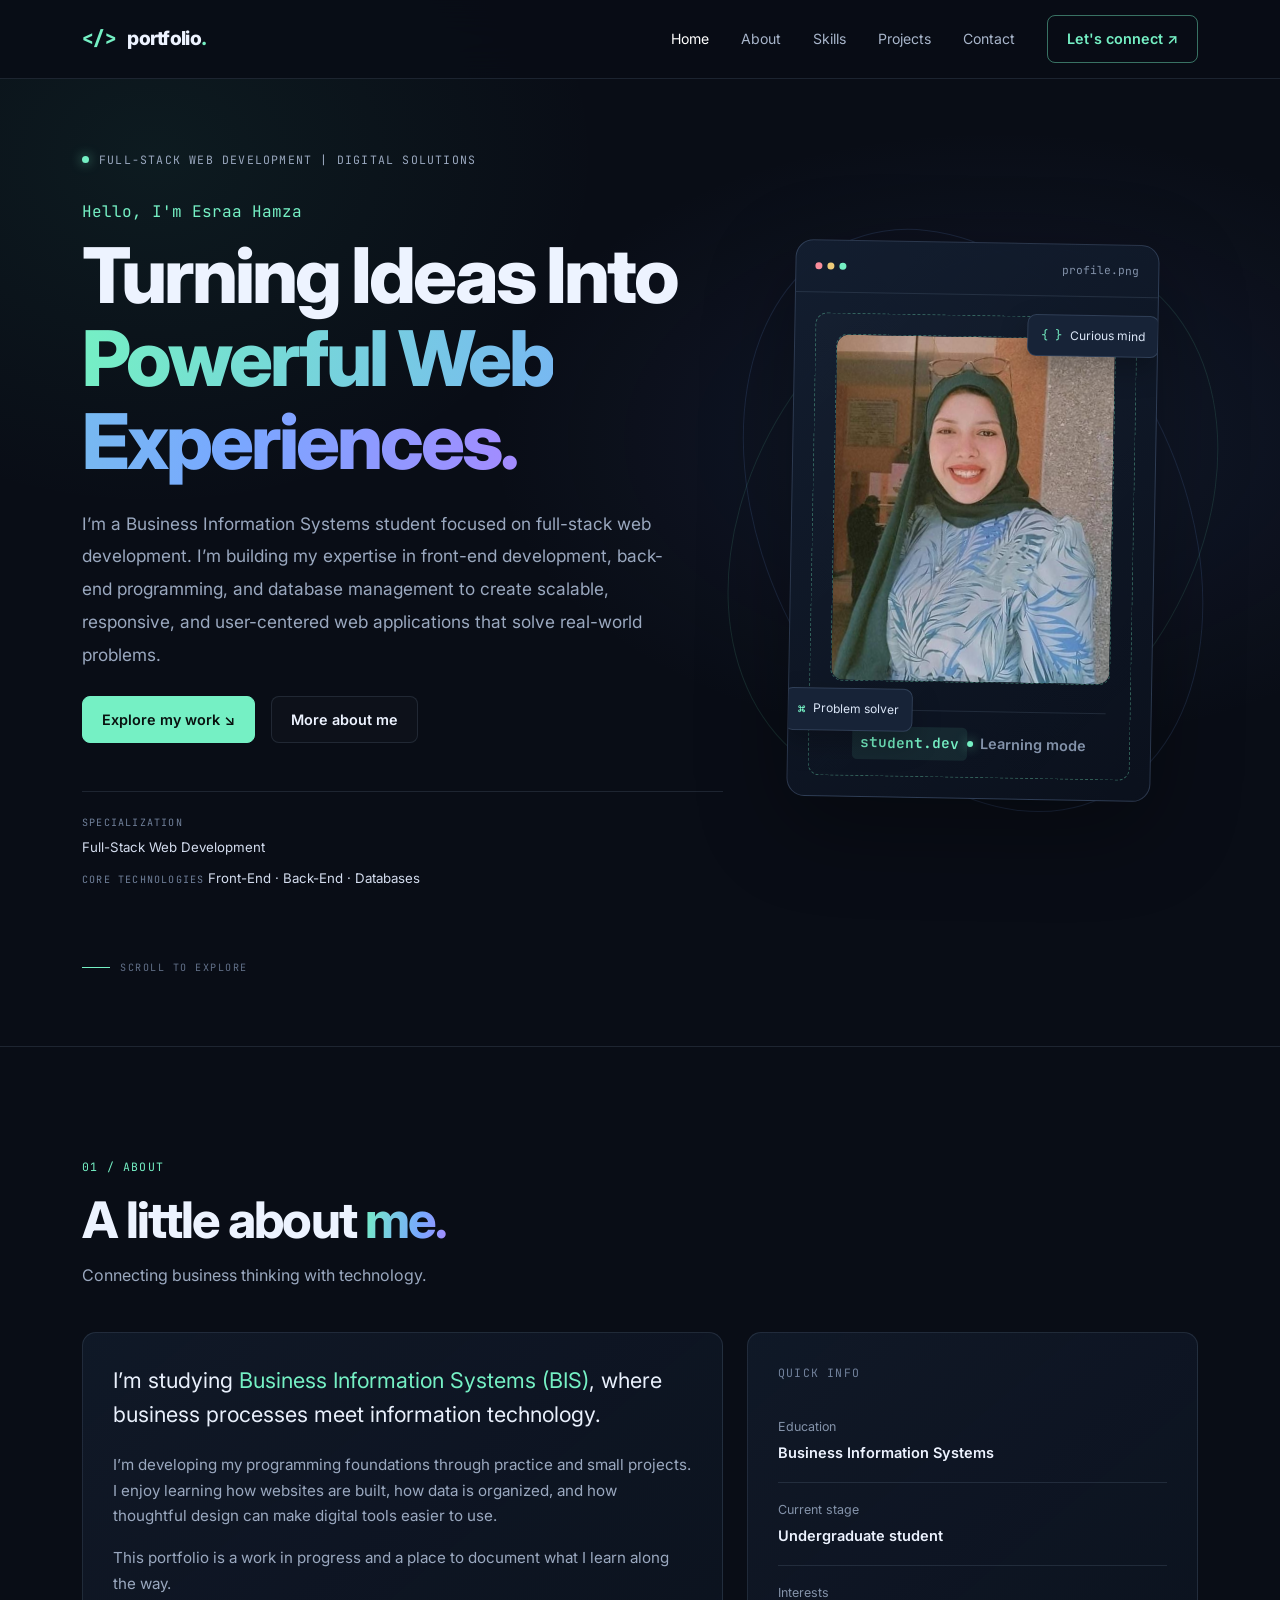
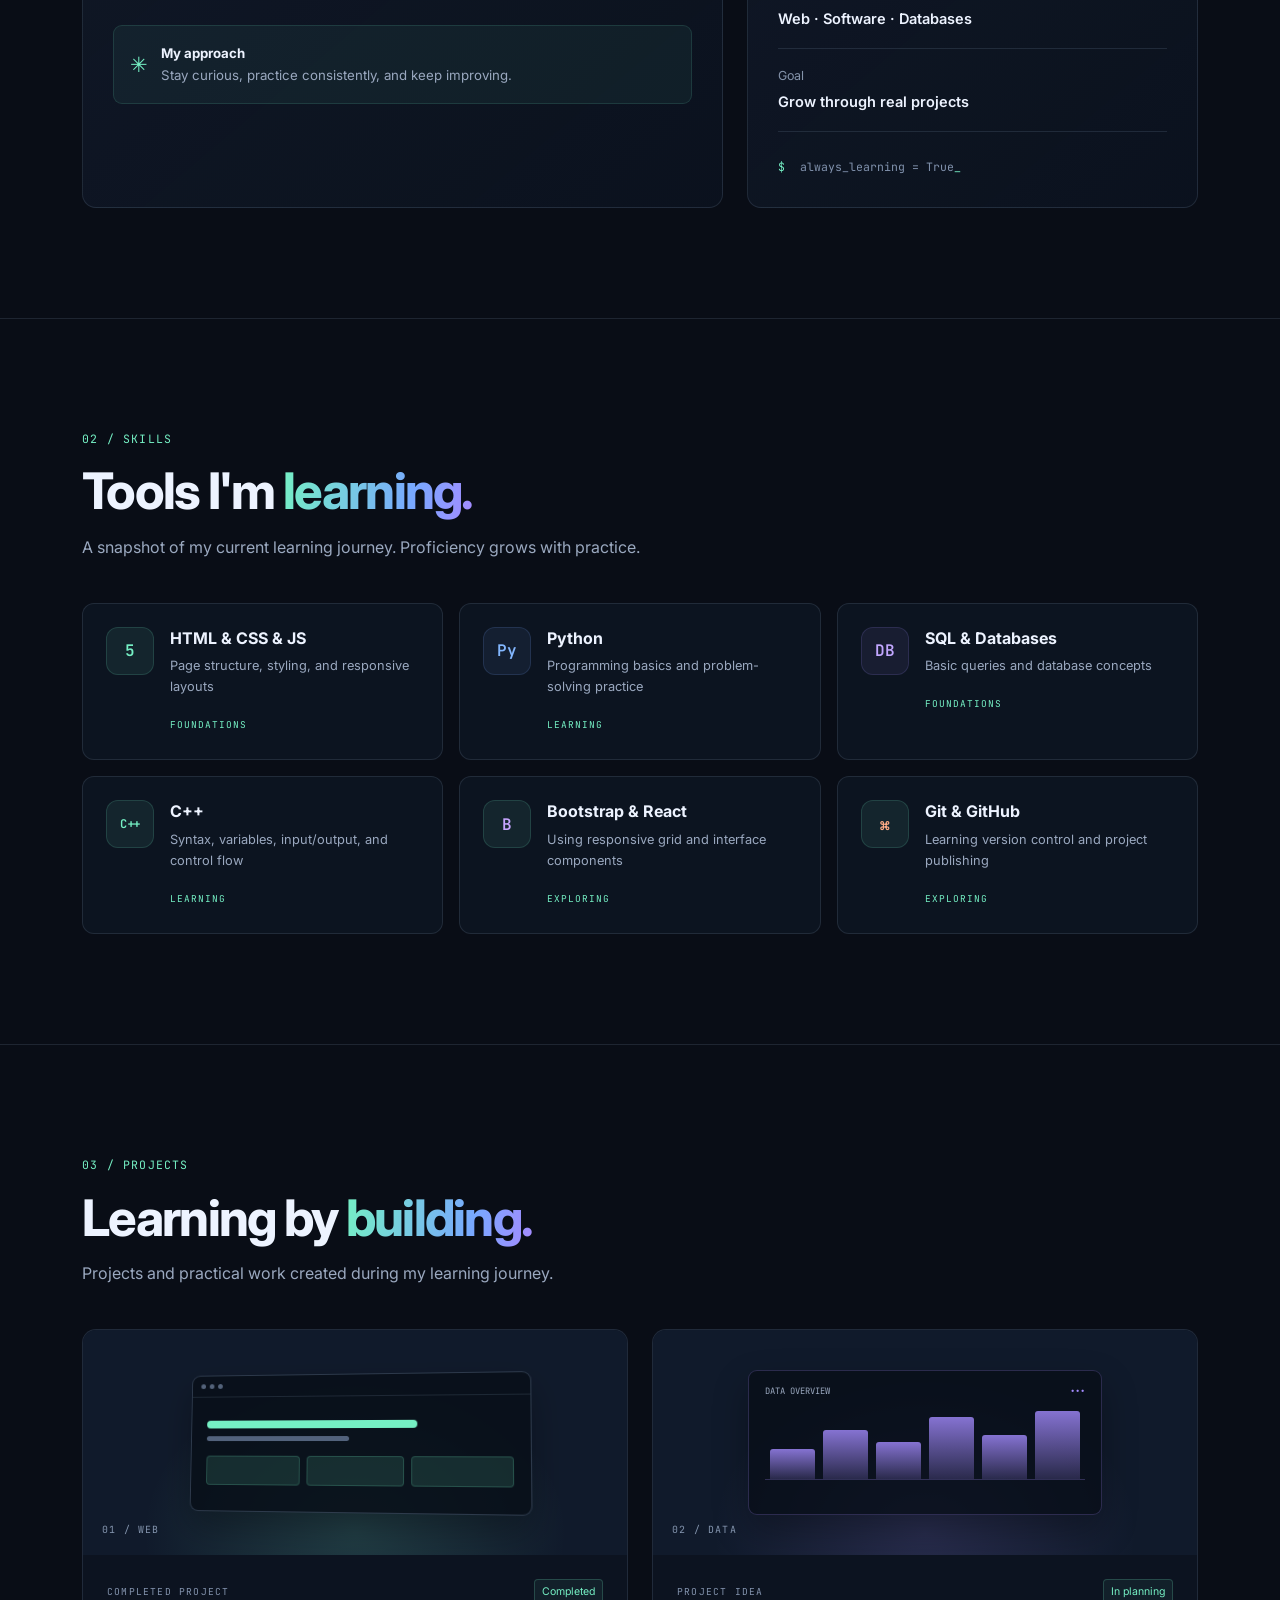
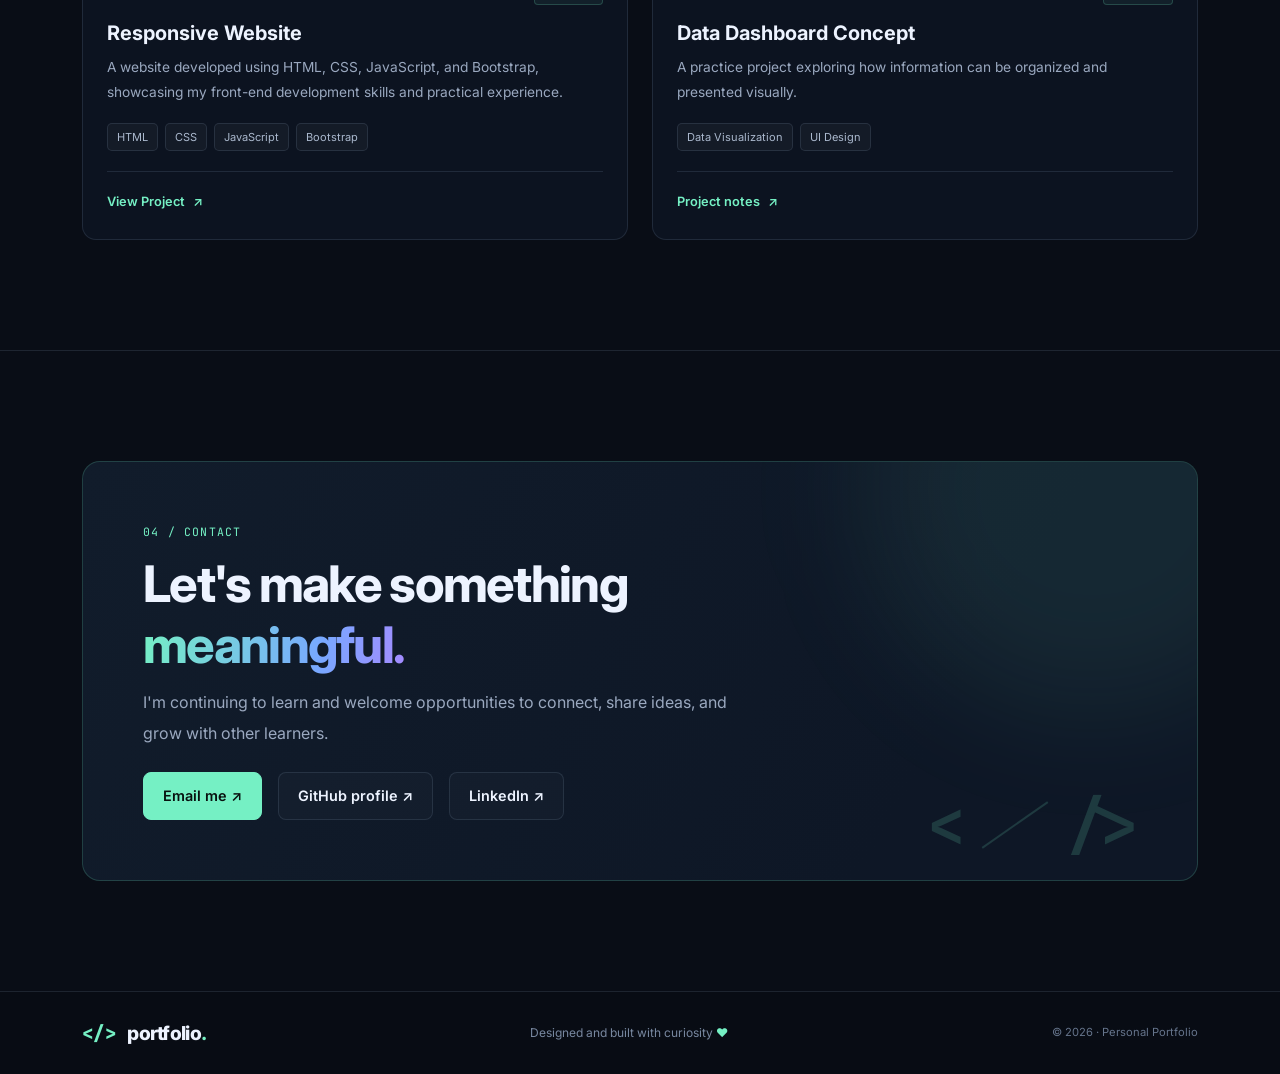
==== commit eeeec699: "Remove note on learning areas from index.html Removed note about learning areas and certifications." ====
--- a/index.html
+++ b/index.html
@@ -201,8 +201,7 @@
             </div>
           </div>
         </div>
-        <p class="small-note mt-3"><span aria-hidden="true">ⓘ</span> These labels describe learning areas, not
-          professional certifications or work experience.</p>
+       
       </div>
     </section>
 
